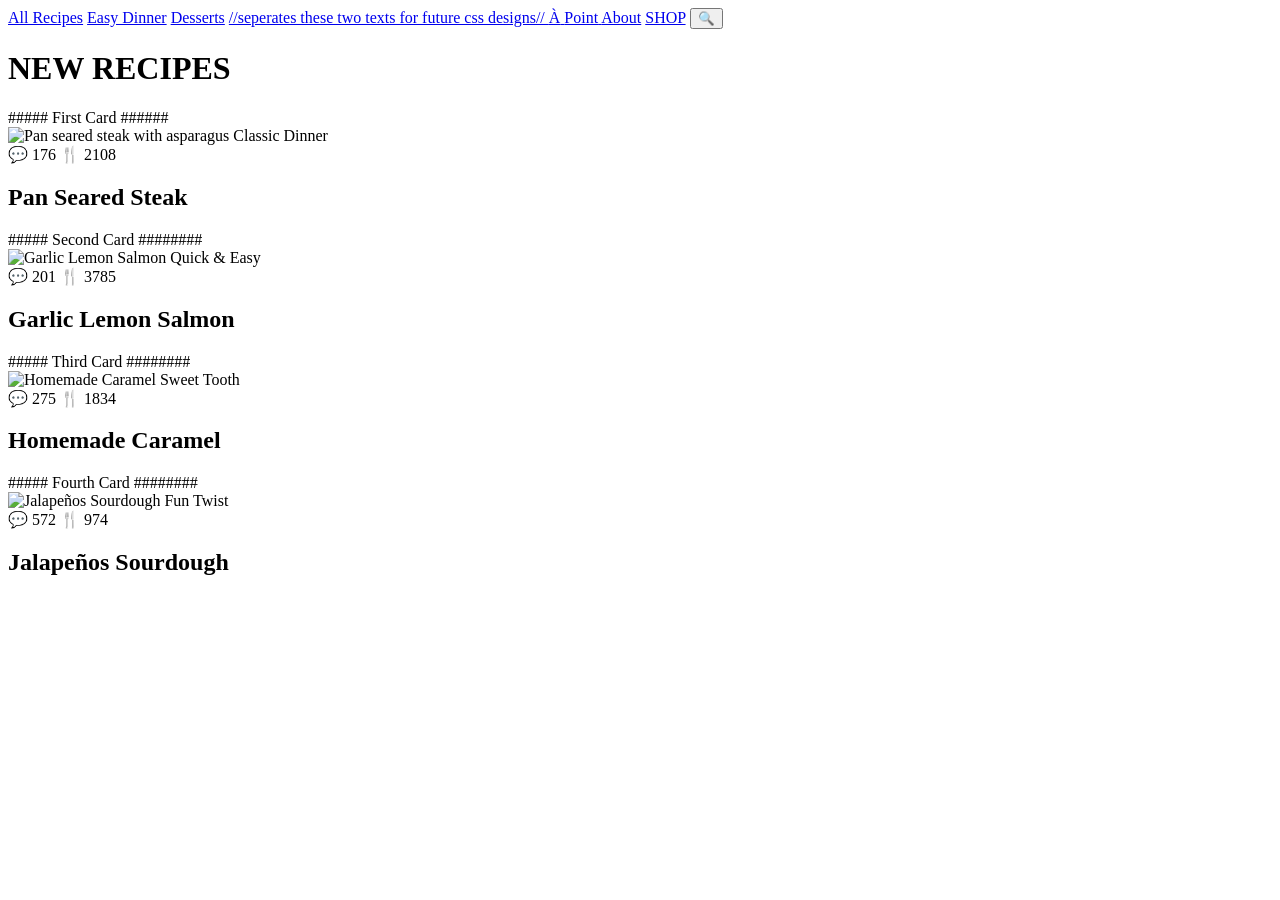
==== index.html @ c9564d67 "Homepage" ====
<!DOCTYPE html>
<html lang="en">
<head>
    <meta charset="UTF-8">
    <meta name="viewport" content="width=device-width, initial-scale=1.0">
    <title>À Point - Recipes</title>
</head>
<body>

    <header class="site-header">
        <!-- nav = this is the navigation -->
        <!-- it creats the link to move around in the website -->
        <nav class="main-nav"></nav>

        <!-- a href is a link, href=# means goes nowhere for now -->
            <a href="#">All Recipes</a>
            <a href="#">Easy Dinner</a>
            <a href="#">Desserts</a>

            <!-- clicking the logo brings you home -->
            <a href="index.html" class="logo">
                //seperates these two texts for future css designs//
                <span>À</span>
                <span>Point</span>
            </a>


            <a href="#">About</a>
            <a href="#">SHOP</a>
            <button class="search-btn">🔍</button>
        </nav>
    </header>

    <main>

        <h1 class ="section-title">NEW RECIPES</h1>

        <section class="recipe-band">

##### First Card ######
            <article class="recipe-card">
                <div class="card-img">
                    <img src="https://www.cookingclassy.com/wp-content/uploads/2022/07/grilled-steak-15.jpg" alt="Pan seared steak with asparagus">
                    <span class="tag">Classic Dinner</span>
                </div>

                <div class="card-stats">

                <!-- span is a small box, like div but smaller -->
                <span>💬 176</span>
                <span>🍴 2108</span>
            </div>
            <h2>Pan Seared Steak</h2>
        </a>
            </article>

##### Second Card ########
            <article class="recipe-card">
                <div class="card-img">
                    <img src="https://encrypted-tbn0.gstatic.com/images?q=tbn:ANd9GcRn0Mq42sLHKezNgTA-6PrAXjgT3gH5df4DkgmboS7eVB1MksYYrcc_8IaM&s=10" alt="Garlic Lemon Salmon">
                    <span class="tag">Quick & Easy</span>
                </div>

                <div class="card-stats">

                <!-- span is a small box, like div but smaller -->
                <span>💬 201</span>
                <span>🍴 3785</span>
            </div>
            <h2>Garlic Lemon Salmon</h2>
        </a>
            </article>


##### Third Card ########
            <article class="recipe-card">
                <div class="card-img">
                    <img src="https://encrypted-tbn0.gstatic.com/images?q=tbn:ANd9GcRId-Y9nYsE5tK4J6n6TxqWKXw0kLacWmR-C931Y5RMrbKFPlcNYsbGMcs&s=10" alt="Homemade Caramel">
                    <span class="tag">Sweet Tooth</span>
                </div>

                <div class="card-stats">

                <!-- span is a small box, like div but smaller -->
                <span>💬 275</span>
                <span>🍴 1834</span>
            </div>
            <h2>Homemade Caramel</h2>
        </a>
            </article>

##### Fourth Card ########
            <article class="recipe-card">
                <div class="card-img">
                    <img src="https://www.lionsbread.com/wp-content/uploads/2019/10/table-sourdough_-2-e1571331702753.jpg" alt="Jalapeños Sourdough">
                    <span class="tag">Fun Twist</span>
                </div>

                <div class="card-stats">

                <!-- span is a small box, like div but smaller -->
                <span>💬 572</span>
                <span>🍴 974</span>
            </div>
            <h2>Jalapeños Sourdough</h2>
        </a>
            </article>
            

        </section>


    </main>






    
</body>
</html>
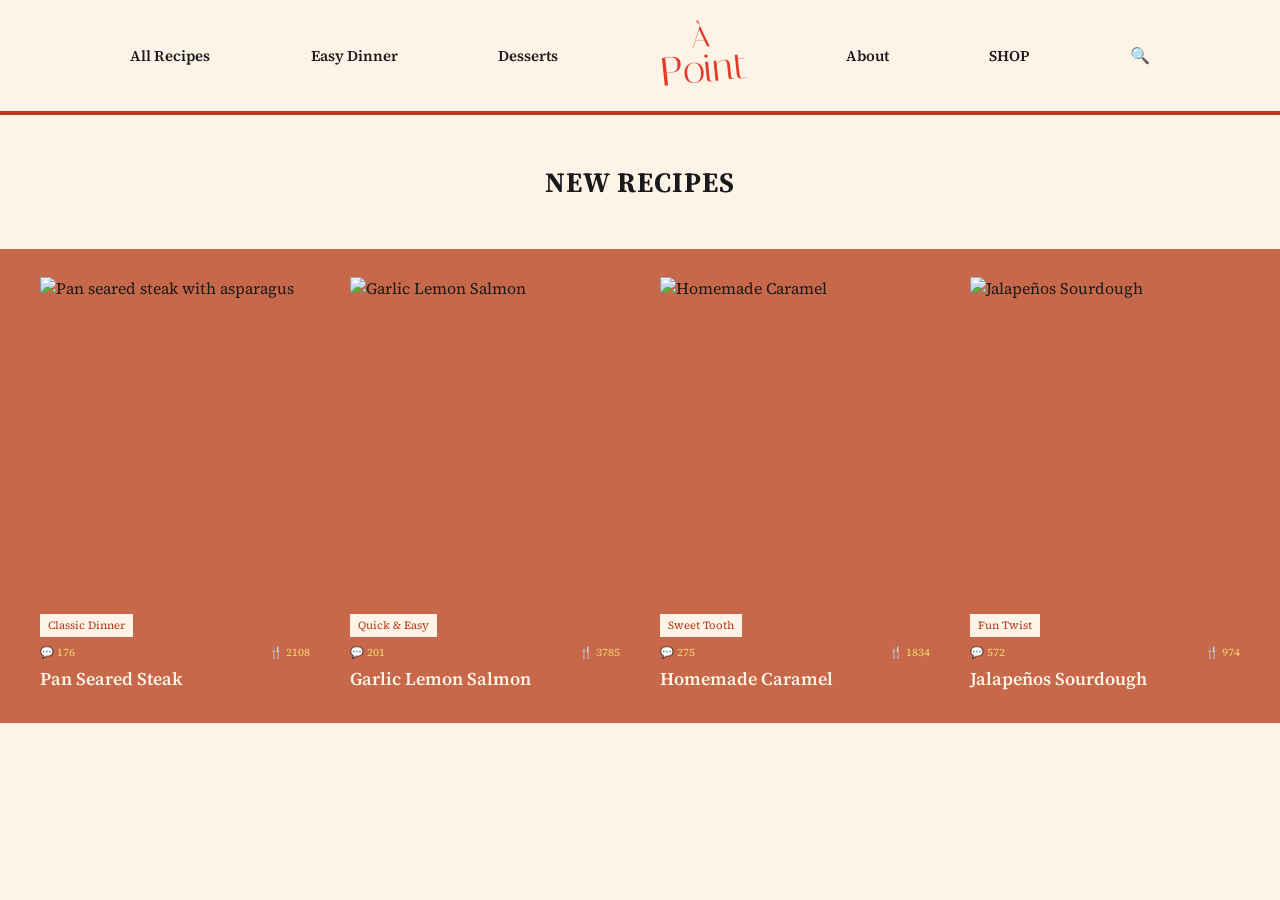
==== commit d376fd68: "website" ====
--- a/index.html
+++ b/index.html
@@ -4,13 +4,19 @@
     <meta charset="UTF-8">
     <meta name="viewport" content="width=device-width, initial-scale=1.0">
     <title>À Point - Recipes</title>
+
+<link rel="preconnect" href="https://fonts.googleapis.com">
+<link rel="preconnect" href="https://fonts.gstatic.com" crossorigin>
+<link href="https://fonts.googleapis.com/css2?family=Italiana&family=Source+Serif+4:wght@400;600;700&display=swap" rel="stylesheet">
+<link rel="stylesheet" href="style.css">
+
 </head>
 <body>
 
     <header class="site-header">
         <!-- nav = this is the navigation -->
         <!-- it creats the link to move around in the website -->
-        <nav class="main-nav"></nav>
+        <nav class="main-nav">
 
         <!-- a href is a link, href=# means goes nowhere for now -->
             <a href="#">All Recipes</a>
@@ -19,7 +25,7 @@
 
             <!-- clicking the logo brings you home -->
             <a href="index.html" class="logo">
-                //seperates these two texts for future css designs//
+                <!-- separates these two texts for future css designs -->
                 <span>À</span>
                 <span>Point</span>
             </a>
@@ -37,8 +43,9 @@
 
         <section class="recipe-band">
 
-##### First Card ######
+<!-- First Card -->
             <article class="recipe-card">
+                <a href="recipe.html">
                 <div class="card-img">
                     <img src="https://www.cookingclassy.com/wp-content/uploads/2022/07/grilled-steak-15.jpg" alt="Pan seared steak with asparagus">
                     <span class="tag">Classic Dinner</span>
@@ -54,8 +61,9 @@
         </a>
             </article>
 
-##### Second Card ########
+<!-- Second Card -->
             <article class="recipe-card">
+                <a href="#">
                 <div class="card-img">
                     <img src="https://encrypted-tbn0.gstatic.com/images?q=tbn:ANd9GcRn0Mq42sLHKezNgTA-6PrAXjgT3gH5df4DkgmboS7eVB1MksYYrcc_8IaM&s=10" alt="Garlic Lemon Salmon">
                     <span class="tag">Quick & Easy</span>
@@ -72,8 +80,9 @@
             </article>
 
 
-##### Third Card ########
+<!-- Third Card -->
             <article class="recipe-card">
+                <a href="#">
                 <div class="card-img">
                     <img src="https://encrypted-tbn0.gstatic.com/images?q=tbn:ANd9GcRId-Y9nYsE5tK4J6n6TxqWKXw0kLacWmR-C931Y5RMrbKFPlcNYsbGMcs&s=10" alt="Homemade Caramel">
                     <span class="tag">Sweet Tooth</span>
@@ -89,8 +98,9 @@
         </a>
             </article>
 
-##### Fourth Card ########
+<!--Fourth Card -->
             <article class="recipe-card">
+                <a href="#">
                 <div class="card-img">
                     <img src="https://www.lionsbread.com/wp-content/uploads/2019/10/table-sourdough_-2-e1571331702753.jpg" alt="Jalapeños Sourdough">
                     <span class="tag">Fun Twist</span>
--- a/style.css
+++ b/style.css
@@ -0,0 +1,425 @@
+
+/* ===== COLOURS (change them here, they update everywhere) ===== */
+:root {
+    --cream: #FDF4E7;
+    --terracotta: #C8684A;
+    --brick: #B93A1E;
+    --logo-red: #E5392A;
+    --yellow: #F3D46B;
+    --blue: #2F45C5;
+    --ink: #1A1A1A;
+}
+
+/*   SETTINGS  */
+* {
+    box-sizing: border-box;
+    margin: 0;
+    padding: 0;
+}
+
+body {
+    background-color: var(--cream);
+    color: var(--ink);
+    font-family: "Source Serif 4", Georgia, serif;
+}
+
+
+/* a=all the links on the page, targets all the a hrefs*/
+a {
+    color: inherit;
+    text-decoration: none;
+}
+
+img {
+    display: block;
+    max-width: 100%;
+}
+
+/* HEADER*/
+.site-header {
+    border-bottom: 4px solid var(--brick); 
+}
+
+/* every link inside the element with class main-nav*/
+/*only the menu links get this style, othere are not affected*/
+.main-nav {
+    display: flex;
+    justify-content: space-between;
+    align-items: center;
+    max-width: 1100px;
+    margin: 0 auto;
+    padding: 24px 40px;
+}
+
+.main-nav a{
+    font-weight: 600;
+    font-size: 15px;
+}
+
+/*when the mouse is over it*/
+/*when the mouse is over the menu link, its color changes*/
+.main-nav a:hover {
+    color: var(--brick);
+}
+
+.search-btn{
+    background: none;
+    border: none;
+    padding: 0;
+    font-size: 16px;
+    cursor: pointer;
+}
+
+/* LOGO */
+.logo {
+    display: flex;
+    flex-direction: column;
+    align-items: center;
+    font-family: "Italiana", serif;
+    color: var(--logo-red);
+    font-size: 40px;
+    line-height: 0.9;
+    transform: rotate(-6deg);
+}
+
+/* the first span inside the logo, which is the “À”. It will be a little smaller*/
+.logo span:first-child {
+    font-size: 30px;
+}
+
+.main-nav .logo{
+    font-weight: 400;
+    font-size: 40px;
+}
+
+/* Home Page*/
+.section-title{
+    text-align: center;
+    font-size: 28px;
+    letter-spacing: 1px;
+    margin: 48px 
+}
+
+
+/*display:grid is like flex but for rows and columns*/
+/*grid-template-columns: repeat(4, 1fr) makes 4 equal columns, 1fr means 1 fraction of the available space*/
+.recipe-band{
+    background-color: var(--terracotta);
+    display: grid;
+    grid-template-columns: repeat(4, 1fr);
+    gap: 40px;
+    padding: 28px 40px 32px;
+
+}
+
+/* RECIPE CARD */
+
+/*card-img is the frame*/
+.card-img{
+    position: relative;
+    aspect-ratio: 3/4;
+    overflow: hidden;
+}
+
+/*card-img img is the image inside the frame*/
+/*transform 0.4s means it will take 0.4 to smoothly zoom in when hovering over the image*/
+.card-img img{
+    width: 100%;
+    height: 100%;
+    object-fit: cover;
+    transition: transform 0.4s;
+}
+
+.recipe-card:hover .card-img img{
+    transform: scale(1.05);
+}
+
+.tag{
+    position: absolute;
+    left: 0;
+    bottom:0;
+    background-color: var(--cream);
+    color: var(--brick);
+    font-size: 11px;
+    padding: 4px 8px;
+}
+
+.card-stats{
+    display: flex;
+    justify-content: space-between;
+    color: var(--yellow);
+    font-size: 11px;
+    margin: 8px 0 6px;
+  
+}
+
+/*font weight controls how thick the text is, 600 is semi-bold*/
+.recipe-card h2{
+    color: var(--cream);
+    font-size: 18px;
+    font-weight: 600;
+}
+
+
+/* RECIPE PAGE */
+.recipe-header{
+    display: flex;
+    align-items: center;
+    gap: 24px;
+    padding: 20px 28px;
+}
+
+.recipe-header .logo{
+    font-size: 26px;    
+}
+
+.recipe-header .logo span:first-child{
+    font-size: 20px;
+}
+
+.breadcrumbs{
+    font-size: 13px;
+
+}
+
+.breadcrumbs a:hover{
+    text-decoration: underline;
+}
+
+/*here we are going to create two colums side by side*/
+/*grid-template-columns: 1fr 340px makes two columns. The right one takes 340px and the left takes the remaining space*/
+/*min-height 100vh makes it at leasr as tall as the screen*/
+/*100vh = 100% of the screen height*/
+.recipe-layout{
+    display: grid;
+    grid-template-columns: 1fr 340px;
+    min-height: 100vh;
+}
+
+.recipe-content{
+    padding: 32px 40px 60px;
+    max-width: 760px;
+}
+
+.recipe-content h1{
+    font-size: 30px;
+    margin-bottom: 14px;
+}
+
+.recipe-content h2{
+    font-size: 16px;
+    margin: 28px 0 10px;
+}
+
+.recipe-content p{
+    line-height: 1.6;
+    margin-bottom: 13px;
+}
+
+.recipe-content .intro{
+    font-size: 15px;
+    font-weight: 600;
+    margin: 24px 0 20px;
+}
+
+recipe-actions{
+    display:flex;
+    gap: 6px;
+}
+
+/*here we style the buttons*/
+/*font-family makes sure it doesn't use the page default font*/
+/*cursor: shows a hand when hovering over the button*/
+.btn{
+    font-family: inherit;
+    font-size: 11px;
+    font-weight: 600;
+    padding: 4px 8px;
+    cursor: pointer;
+}
+
+/*adds the color to the buttons*/
+.btn-filled{
+    background-color: var(--brick);
+    color: var(--cream);
+    border: 1px solid var(--brick);
+}
+
+/*Save and Rate: blue outline+blue text*/
+.btn-outline{
+    background-color: transparent;
+    color: var(--blue);
+    border: 1px solid var(--blue);
+}
+
+/*the heart and the star are red*/
+.btn-outline span{
+    color:var(--brick);
+    margin-left: 4px;
+}
+
+
+/*here we are styling the photos and. the recipe box*/
+/*aspect-ratio 1/1 makes it a square*/
+.recipe-photo{
+    width: 200px;
+    aspect-ratio: 1/1;
+    object-fit: cover;
+}
+
+.recipe-steps{
+    margin-top: 40px;
+    padding: 24px;
+    border: 1px solid var(--brick);
+    font-size: 14px;
+}
+
+.recipe-steps h3{
+    font-size: 14px;
+    margin: 16px 0 6px;
+}
+
+.recipe-steps ul,
+.recipe-steps ol{
+    padding-left: 20px;
+}
+
+.recipe-steps li{
+    margin-bottom: 4px;
+}
+
+/*DEVICE PANEL*/
+.device-panel{
+    background-color: var(--brick);
+    color: var(--cream);
+    padding: 28px 28px 40px 36px;
+    font-size: 12px;
+}
+
+.panel-logo{
+    color: var(--yellow);
+    font-size: 28px;
+    align-items: flex-start;
+    margin-bottom: 24px;
+
+}
+
+.panel-logo span:first-child{
+    font-size: 22px;
+}
+
+.panel-title{
+    color: var(--yellow);
+    font-size: 14px;
+    font-weight: 400;
+    margin: 24px 0 12px;
+}
+
+.options{
+    display: grid;
+    gap: 10px;
+}
+
+/* this targets the element that has BOTH classes => Only "doneness" has both, so only it gets two columns.*/
+.options.two-col{
+    grid-template-columns: 1fr 1fr;
+}
+
+.options label{
+    display: flex;
+    align-items: center;
+    gap: 8px;
+    cursor: pointer;
+}
+
+/* here we turn the round radio dots into little squares*/
+/*input[type="radio"] targets the radio buttons*/
+.options input[type="radio"]{
+    appearance: none;
+    width: 10px;
+    height: 10px;
+    background-color: #DDDDDD;
+    cursor: pointer;
+}
+
+.options input[type="radio"]:checked{
+    background-color: var(--yellow);
+}
+
+/*now we turn the checkboxes into little switches*/
+.switch-row{
+    display: flex;
+    align-items: center;
+    gap: 12px;
+    color: var(--yellow);
+    margin-top: 24px;
+    cursor: pointer;
+}
+
+.switch-row input{
+    appearance: none;
+    position: relative;
+    width: 22px;
+    height: 8px;
+    background-color: #DDDDDD;
+    border-radius: 4px;
+    cursor: pointer;
+   
+}
+
+/*here we add the little round knob*/
+/*::before creates an extra shape inside the element*/
+/*we have to add content:"", otherwise it won't appear*/
+/*transition makes the move SLIDE instead of jump*/
+.switch-row input::before{
+    content: "";
+    position: absolute;
+    top: 1px;
+    left: 2px;
+    width: 6px;
+    height: 6px;
+    background-color: var(--brick);
+    border-radius: 50%;
+    transition: left 0.2s;
+}
+
+/*when we switch ON: yellow track, knob moves right*/
+.switch-row input:checked{
+    background-color: var(--yellow);
+}
+
+.switch-row input:checked::before{
+    left: 14px;
+}
+
+.hint{
+    margin-top: 8px;
+}
+
+/*The Thermometer box*/
+
+.device-status {
+    border: 1px solid var(--cream);
+    padding: 14px;
+}
+
+#connectBtn {
+    background-color: var(--yellow);
+    color: var(--brick);
+    border: none;
+    font-family: inherit;
+    font-weight: 600;
+    padding: 6px 12px;
+    border-radius: 6px;
+    cursor: pointer;
+}
+
+#statusText {
+    margin-top: 8px;
+}
+
+.temp-display {
+    font-size: 32px;
+    margin-top: 8px;
+}
+
